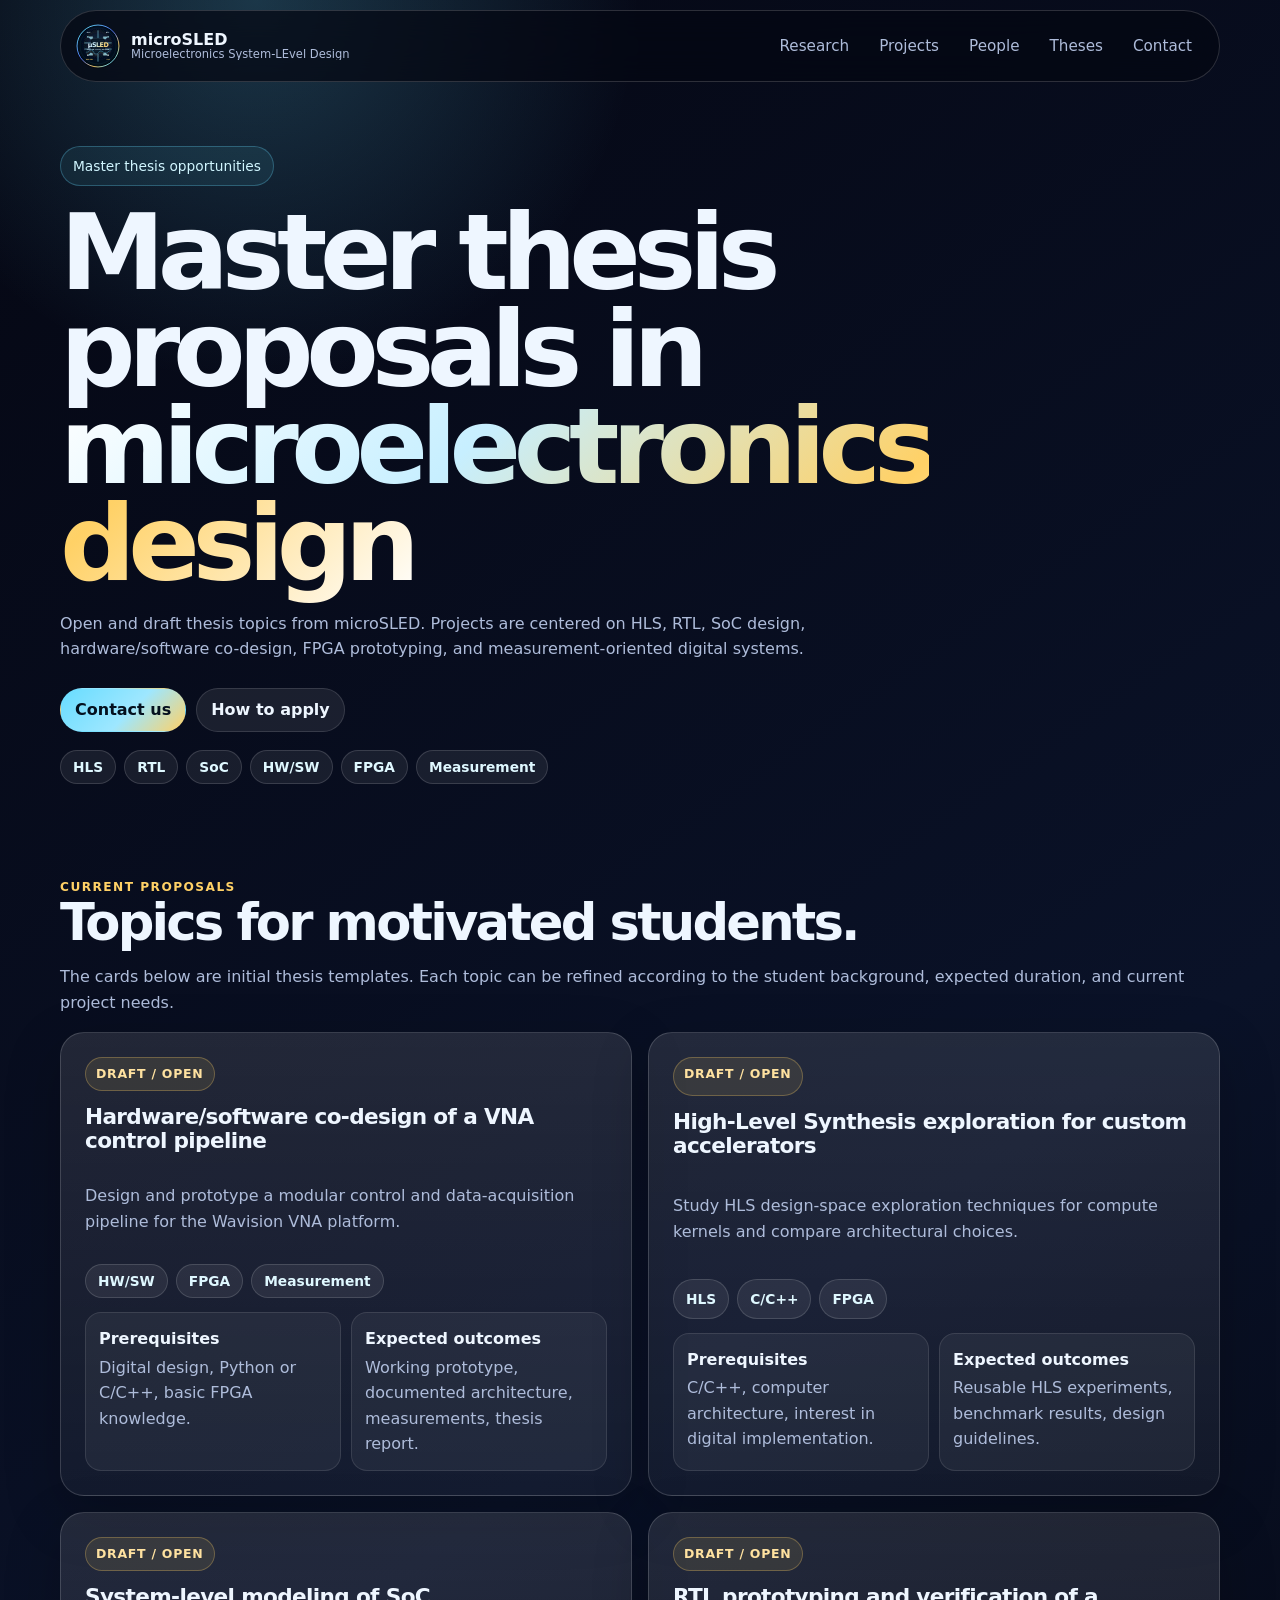
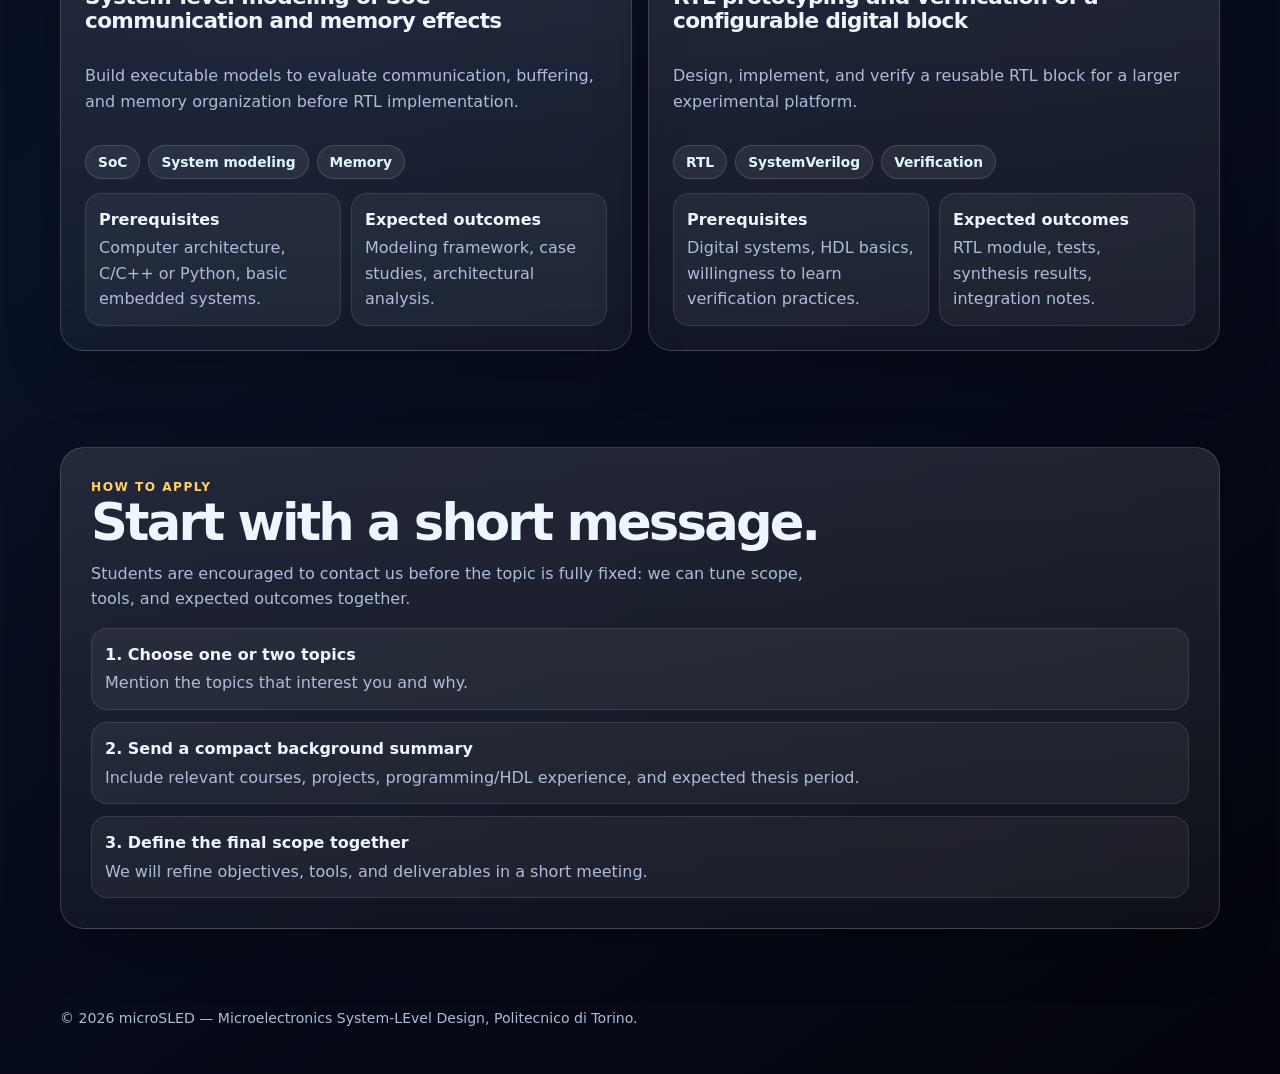
==== theses.html @ 7074fcdd "Add master thesis proposals page" ====
<!doctype html>
<html lang="en">
<head>
  <meta charset="utf-8">
  <meta name="viewport" content="width=device-width, initial-scale=1">
  <meta name="description" content="Master thesis proposals from microSLED — Microelectronics System-LEvel Design at Politecnico di Torino.">
  <title>Master thesis proposals — microSLED</title>
  <style>
    :root{--text:#eef6ff;--muted:#aebcda;--cyan:#67dcff;--gold:#ffd166;--line:rgba(255,255,255,.16)}
    *{box-sizing:border-box}body{margin:0;font-family:Inter,ui-sans-serif,system-ui,-apple-system,BlinkMacSystemFont,"Segoe UI",sans-serif;color:var(--text);background:radial-gradient(circle at 20% 0%,rgba(103,220,255,.22),transparent 24rem),linear-gradient(145deg,#050713,#0a1228 52%,#03040b);line-height:1.6}a{color:inherit;text-decoration:none}.shell{width:min(1120px,calc(100% - 28px));margin:0 auto}header{position:sticky;top:10px;z-index:10;display:flex;align-items:center;justify-content:space-between;gap:12px;margin-top:10px;padding:10px 12px;border:1px solid var(--line);border-radius:22px;background:rgba(5,7,19,.72);backdrop-filter:blur(16px)}.brand{display:flex;align-items:center;gap:10px;min-width:0}.brand img{width:42px;height:42px;border-radius:50%}.brand-text{display:grid;line-height:1.05}.brand-text strong{font-size:1rem}.brand-text span{color:var(--muted);font-size:.72rem;white-space:nowrap;overflow:hidden;text-overflow:ellipsis;max-width:190px}nav{display:none}.nav-pill,.button{display:inline-flex;align-items:center;justify-content:center;min-height:44px;padding:0 14px;border-radius:999px;background:rgba(255,255,255,.08);border:1px solid rgba(255,255,255,.12);font-weight:760}.button.primary{color:#04101e;background:linear-gradient(135deg,var(--cyan),#9ee7ff 55%,var(--gold));border-color:transparent}.hero{padding:48px 0 28px;display:grid;gap:18px}.eyebrow{width:fit-content;padding:8px 12px;border:1px solid rgba(103,220,255,.28);border-radius:999px;background:rgba(103,220,255,.08);color:#d1f6ff;font-size:.86rem}h1{margin:0;font-size:clamp(2.8rem,13vw,6.6rem);line-height:.92;letter-spacing:-.07em;max-width:900px}.accent{background:linear-gradient(135deg,#fff,#c7efff 35%,#ffd166 70%,#fff);-webkit-background-clip:text;background-clip:text;color:transparent}.lead,.section-text,.proposal p,.meta span{color:var(--muted)}.lead{margin:0;max-width:760px;font-size:1rem}.actions{display:grid;grid-template-columns:1fr;gap:10px;margin-top:8px}section{padding:30px 0}.kicker{color:var(--gold);font-weight:840;letter-spacing:.12em;text-transform:uppercase;font-size:.76rem}h2{margin:0 0 12px;font-size:clamp(2rem,9vw,3.2rem);line-height:1;letter-spacing:-.055em}.filters,.tagrow{display:flex;gap:8px;flex-wrap:wrap}.chip,.tag{display:inline-flex;align-items:center;min-height:34px;padding:0 12px;border-radius:999px;border:1px solid rgba(255,255,255,.14);background:rgba(255,255,255,.07);color:#dff8ff;font-size:.86rem;font-weight:760}.cards{display:grid;gap:14px}.proposal,.panel{border:1px solid var(--line);background:linear-gradient(180deg,rgba(255,255,255,.105),rgba(255,255,255,.045));box-shadow:0 18px 55px rgba(0,0,0,.22);border-radius:24px}.proposal{padding:20px;display:grid;gap:14px}.status{width:fit-content;padding:6px 10px;border-radius:999px;background:rgba(255,209,102,.10);color:#ffe2a0;border:1px solid rgba(255,209,102,.28);font-size:.78rem;font-weight:850;text-transform:uppercase;letter-spacing:.06em}h3{margin:0;font-size:1.35rem;line-height:1.12;letter-spacing:-.03em}.meta{display:grid;gap:10px}.meta div,.step{padding:13px;border-radius:16px;background:rgba(255,255,255,.055);border:1px solid rgba(255,255,255,.10)}.meta strong,.step strong{display:block;margin-bottom:3px;color:var(--text)}.panel{padding:22px}.steps{display:grid;gap:12px;margin-top:16px}footer{padding:30px 0 44px;color:var(--muted);font-size:.88rem;text-align:center}@media(min-width:560px){.actions{grid-template-columns:repeat(2,max-content);justify-content:start}.meta{grid-template-columns:repeat(2,1fr)}}@media(min-width:820px){.shell{width:min(1160px,calc(100% - 48px))}header{border-radius:999px;padding:12px 14px}.brand img{width:46px;height:46px}.brand-text span{max-width:none}nav{display:flex;align-items:center;gap:4px;color:var(--muted);font-size:.95rem}nav a{padding:10px 13px;border-radius:999px}nav a:hover{color:var(--text);background:rgba(255,255,255,.08)}.nav-pill{display:none}.hero{padding:74px 0 46px}section{padding:48px 0}.cards{grid-template-columns:repeat(2,1fr);gap:16px}.proposal{padding:24px}.panel{padding:30px}footer{text-align:left}}
  </style>
</head>
<body>
  <header class="shell"><a class="brand" href="index.html#top"><img src="assets/musled-logo.svg" alt="microSLED logo"><span class="brand-text"><strong>microSLED</strong><span>Microelectronics System-LEvel Design</span></span></a><nav><a href="index.html#research">Research</a><a href="index.html#projects">Projects</a><a href="index.html#people">People</a><a href="theses.html">Theses</a><a href="index.html#contact">Contact</a></nav><a class="nav-pill" href="index.html">Home</a></header>
  <main class="shell">
    <section class="hero"><div class="eyebrow">Master thesis opportunities</div><h1>Master thesis proposals in <span class="accent">microelectronics design</span></h1><p class="lead">Open and draft thesis topics from microSLED. Projects are centered on HLS, RTL, SoC design, hardware/software co-design, FPGA prototyping, and measurement-oriented digital systems.</p><div class="actions"><a class="button primary" href="mailto:mario.casu@polito.it">Contact us</a><a class="button" href="#how-to-apply">How to apply</a></div><div class="filters"><span class="chip">HLS</span><span class="chip">RTL</span><span class="chip">SoC</span><span class="chip">HW/SW</span><span class="chip">FPGA</span><span class="chip">Measurement</span></div></section>
    <section><div class="kicker">Current proposals</div><h2>Topics for motivated students.</h2><p class="section-text">The cards below are initial thesis templates. Each topic can be refined according to the student background, expected duration, and current project needs.</p><div class="cards">
      <article class="proposal"><span class="status">Draft / open</span><h3>Hardware/software co-design of a VNA control pipeline</h3><p>Design and prototype a modular control and data-acquisition pipeline for the Wavision VNA platform.</p><div class="tagrow"><span class="tag">HW/SW</span><span class="tag">FPGA</span><span class="tag">Measurement</span></div><div class="meta"><div><strong>Prerequisites</strong><span>Digital design, Python or C/C++, basic FPGA knowledge.</span></div><div><strong>Expected outcomes</strong><span>Working prototype, documented architecture, measurements, thesis report.</span></div></div></article>
      <article class="proposal"><span class="status">Draft / open</span><h3>High-Level Synthesis exploration for custom accelerators</h3><p>Study HLS design-space exploration techniques for compute kernels and compare architectural choices.</p><div class="tagrow"><span class="tag">HLS</span><span class="tag">C/C++</span><span class="tag">FPGA</span></div><div class="meta"><div><strong>Prerequisites</strong><span>C/C++, computer architecture, interest in digital implementation.</span></div><div><strong>Expected outcomes</strong><span>Reusable HLS experiments, benchmark results, design guidelines.</span></div></div></article>
      <article class="proposal"><span class="status">Draft / open</span><h3>System-level modeling of SoC communication and memory effects</h3><p>Build executable models to evaluate communication, buffering, and memory organization before RTL implementation.</p><div class="tagrow"><span class="tag">SoC</span><span class="tag">System modeling</span><span class="tag">Memory</span></div><div class="meta"><div><strong>Prerequisites</strong><span>Computer architecture, C/C++ or Python, basic embedded systems.</span></div><div><strong>Expected outcomes</strong><span>Modeling framework, case studies, architectural analysis.</span></div></div></article>
      <article class="proposal"><span class="status">Draft / open</span><h3>RTL prototyping and verification of a configurable digital block</h3><p>Design, implement, and verify a reusable RTL block for a larger experimental platform.</p><div class="tagrow"><span class="tag">RTL</span><span class="tag">SystemVerilog</span><span class="tag">Verification</span></div><div class="meta"><div><strong>Prerequisites</strong><span>Digital systems, HDL basics, willingness to learn verification practices.</span></div><div><strong>Expected outcomes</strong><span>RTL module, tests, synthesis results, integration notes.</span></div></div></article>
    </div></section>
    <section id="how-to-apply"><div class="panel"><div class="kicker">How to apply</div><h2>Start with a short message.</h2><p class="lead">Students are encouraged to contact us before the topic is fully fixed: we can tune scope, tools, and expected outcomes together.</p><div class="steps"><div class="step"><strong>1. Choose one or two topics</strong><span class="section-text">Mention the topics that interest you and why.</span></div><div class="step"><strong>2. Send a compact background summary</strong><span class="section-text">Include relevant courses, projects, programming/HDL experience, and expected thesis period.</span></div><div class="step"><strong>3. Define the final scope together</strong><span class="section-text">We will refine objectives, tools, and deliverables in a short meeting.</span></div></div></div></section>
  </main>
  <footer class="shell">© <span id="year"></span> microSLED — Microelectronics System-LEvel Design, Politecnico di Torino.</footer><script>document.getElementById('year').textContent=new Date().getFullYear();</script>
</body>
</html>
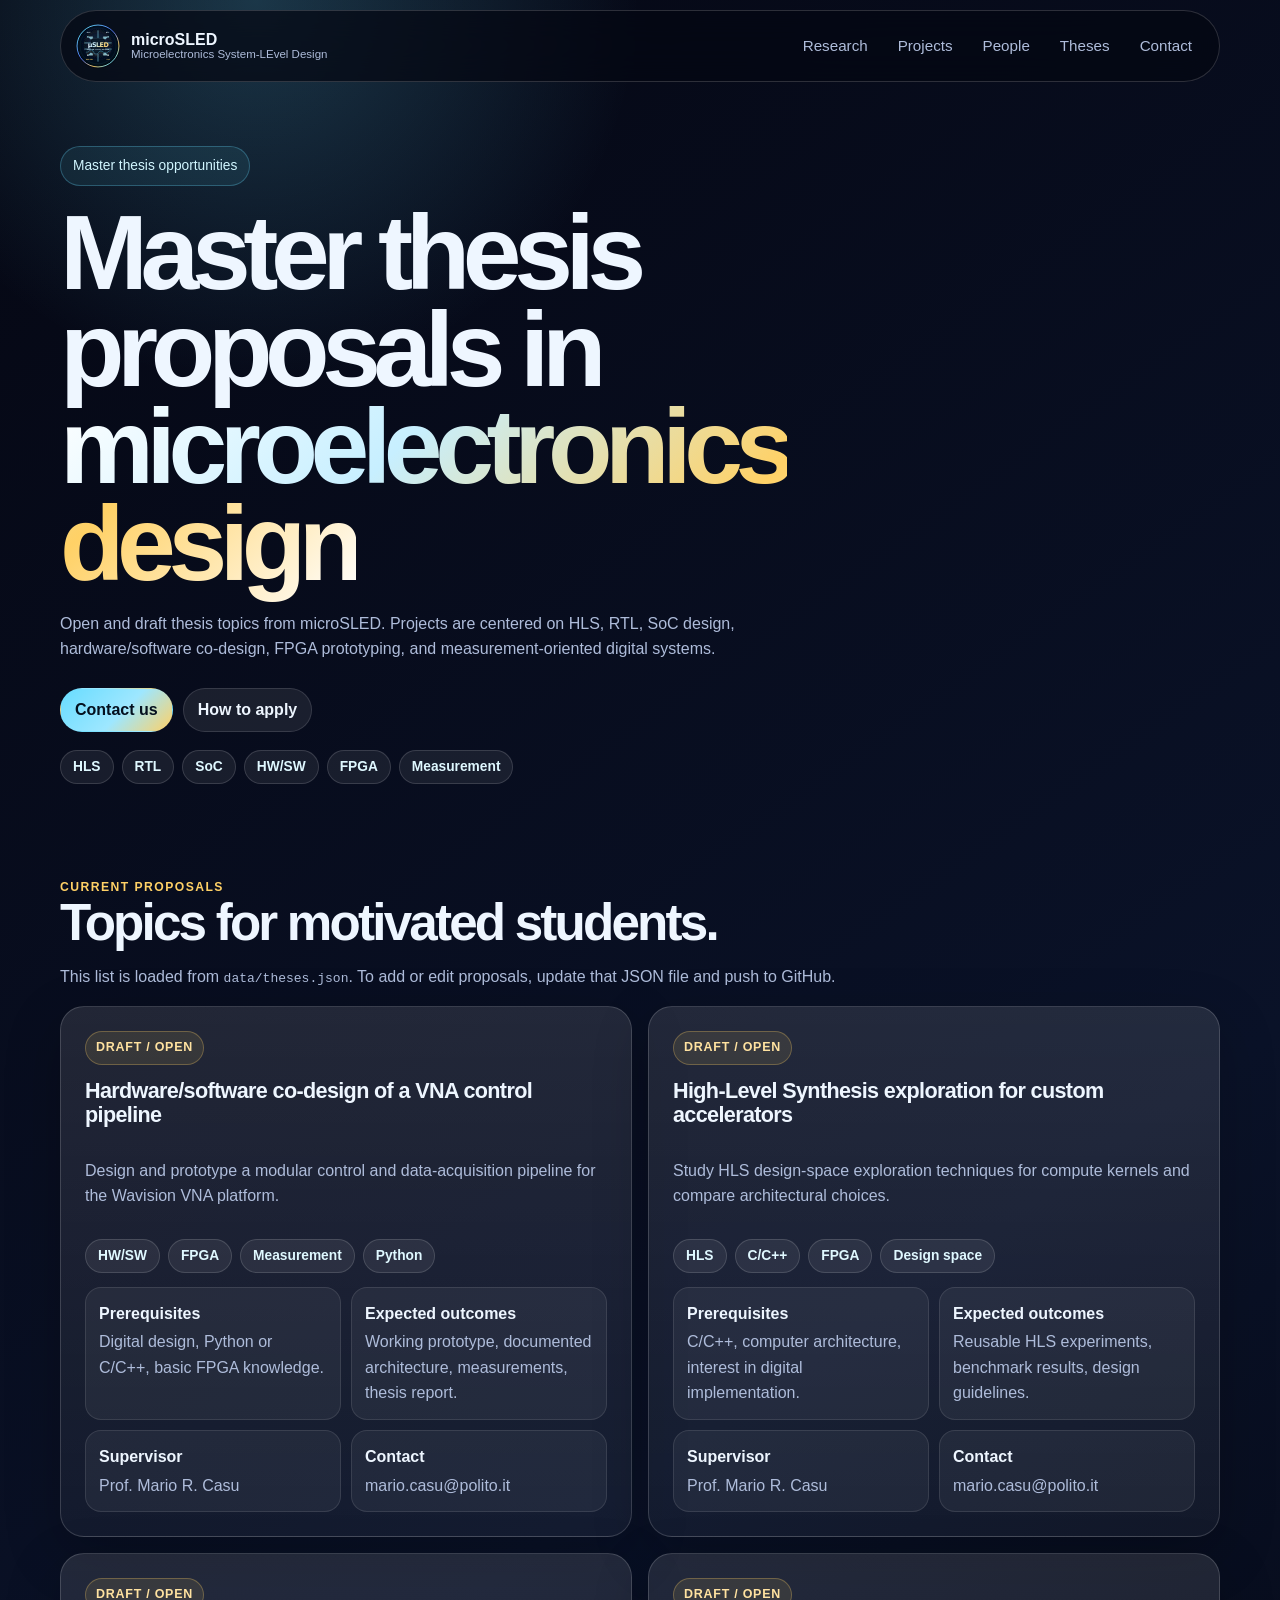
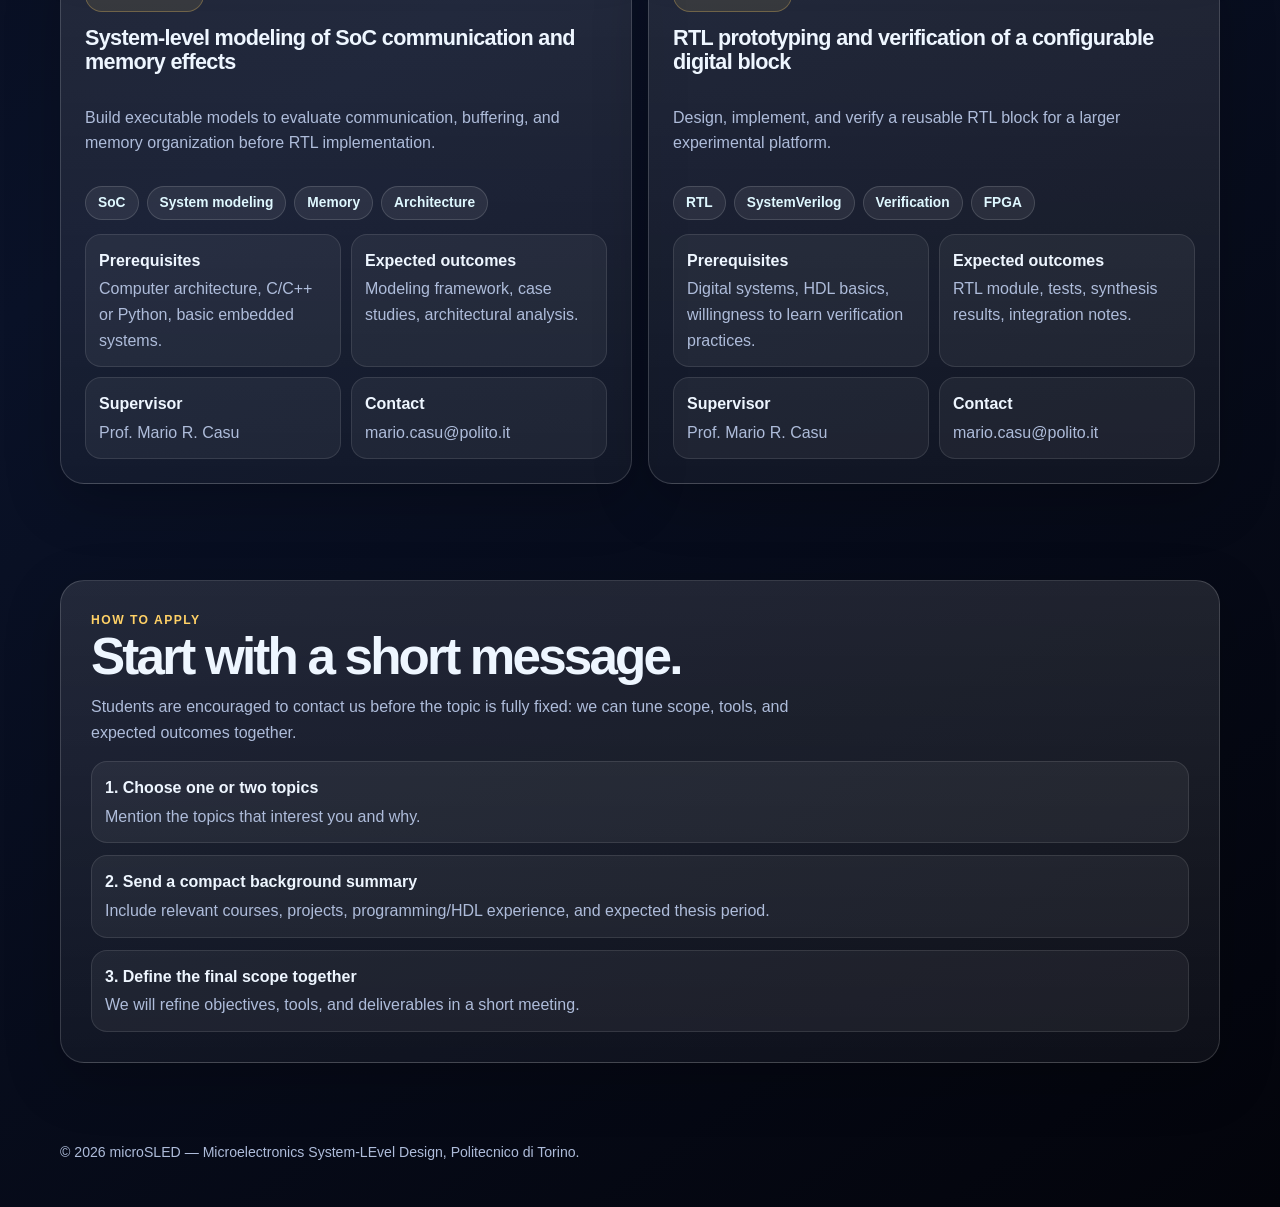
==== commit a6e8ace7: "Update theses page" ====
--- a/theses.html
+++ b/theses.html
@@ -5,23 +5,19 @@
   <meta name="viewport" content="width=device-width, initial-scale=1">
   <meta name="description" content="Master thesis proposals from microSLED — Microelectronics System-LEvel Design at Politecnico di Torino.">
   <title>Master thesis proposals — microSLED</title>
+  <link rel="stylesheet" href="assets/site.css">
   <style>
     :root{--text:#eef6ff;--muted:#aebcda;--cyan:#67dcff;--gold:#ffd166;--line:rgba(255,255,255,.16)}
-    *{box-sizing:border-box}body{margin:0;font-family:Inter,ui-sans-serif,system-ui,-apple-system,BlinkMacSystemFont,"Segoe UI",sans-serif;color:var(--text);background:radial-gradient(circle at 20% 0%,rgba(103,220,255,.22),transparent 24rem),linear-gradient(145deg,#050713,#0a1228 52%,#03040b);line-height:1.6}a{color:inherit;text-decoration:none}.shell{width:min(1120px,calc(100% - 28px));margin:0 auto}header{position:sticky;top:10px;z-index:10;display:flex;align-items:center;justify-content:space-between;gap:12px;margin-top:10px;padding:10px 12px;border:1px solid var(--line);border-radius:22px;background:rgba(5,7,19,.72);backdrop-filter:blur(16px)}.brand{display:flex;align-items:center;gap:10px;min-width:0}.brand img{width:42px;height:42px;border-radius:50%}.brand-text{display:grid;line-height:1.05}.brand-text strong{font-size:1rem}.brand-text span{color:var(--muted);font-size:.72rem;white-space:nowrap;overflow:hidden;text-overflow:ellipsis;max-width:190px}nav{display:none}.nav-pill,.button{display:inline-flex;align-items:center;justify-content:center;min-height:44px;padding:0 14px;border-radius:999px;background:rgba(255,255,255,.08);border:1px solid rgba(255,255,255,.12);font-weight:760}.button.primary{color:#04101e;background:linear-gradient(135deg,var(--cyan),#9ee7ff 55%,var(--gold));border-color:transparent}.hero{padding:48px 0 28px;display:grid;gap:18px}.eyebrow{width:fit-content;padding:8px 12px;border:1px solid rgba(103,220,255,.28);border-radius:999px;background:rgba(103,220,255,.08);color:#d1f6ff;font-size:.86rem}h1{margin:0;font-size:clamp(2.8rem,13vw,6.6rem);line-height:.92;letter-spacing:-.07em;max-width:900px}.accent{background:linear-gradient(135deg,#fff,#c7efff 35%,#ffd166 70%,#fff);-webkit-background-clip:text;background-clip:text;color:transparent}.lead,.section-text,.proposal p,.meta span{color:var(--muted)}.lead{margin:0;max-width:760px;font-size:1rem}.actions{display:grid;grid-template-columns:1fr;gap:10px;margin-top:8px}section{padding:30px 0}.kicker{color:var(--gold);font-weight:840;letter-spacing:.12em;text-transform:uppercase;font-size:.76rem}h2{margin:0 0 12px;font-size:clamp(2rem,9vw,3.2rem);line-height:1;letter-spacing:-.055em}.filters,.tagrow{display:flex;gap:8px;flex-wrap:wrap}.chip,.tag{display:inline-flex;align-items:center;min-height:34px;padding:0 12px;border-radius:999px;border:1px solid rgba(255,255,255,.14);background:rgba(255,255,255,.07);color:#dff8ff;font-size:.86rem;font-weight:760}.cards{display:grid;gap:14px}.proposal,.panel{border:1px solid var(--line);background:linear-gradient(180deg,rgba(255,255,255,.105),rgba(255,255,255,.045));box-shadow:0 18px 55px rgba(0,0,0,.22);border-radius:24px}.proposal{padding:20px;display:grid;gap:14px}.status{width:fit-content;padding:6px 10px;border-radius:999px;background:rgba(255,209,102,.10);color:#ffe2a0;border:1px solid rgba(255,209,102,.28);font-size:.78rem;font-weight:850;text-transform:uppercase;letter-spacing:.06em}h3{margin:0;font-size:1.35rem;line-height:1.12;letter-spacing:-.03em}.meta{display:grid;gap:10px}.meta div,.step{padding:13px;border-radius:16px;background:rgba(255,255,255,.055);border:1px solid rgba(255,255,255,.10)}.meta strong,.step strong{display:block;margin-bottom:3px;color:var(--text)}.panel{padding:22px}.steps{display:grid;gap:12px;margin-top:16px}footer{padding:30px 0 44px;color:var(--muted);font-size:.88rem;text-align:center}@media(min-width:560px){.actions{grid-template-columns:repeat(2,max-content);justify-content:start}.meta{grid-template-columns:repeat(2,1fr)}}@media(min-width:820px){.shell{width:min(1160px,calc(100% - 48px))}header{border-radius:999px;padding:12px 14px}.brand img{width:46px;height:46px}.brand-text span{max-width:none}nav{display:flex;align-items:center;gap:4px;color:var(--muted);font-size:.95rem}nav a{padding:10px 13px;border-radius:999px}nav a:hover{color:var(--text);background:rgba(255,255,255,.08)}.nav-pill{display:none}.hero{padding:74px 0 46px}section{padding:48px 0}.cards{grid-template-columns:repeat(2,1fr);gap:16px}.proposal{padding:24px}.panel{padding:30px}footer{text-align:left}}
+    *{box-sizing:border-box}body{margin:0;font-family:var(--font-main,"Helvetica Neue",Helvetica,Arial,sans-serif);color:var(--text);background:radial-gradient(circle at 20% 0%,rgba(103,220,255,.22),transparent 24rem),linear-gradient(145deg,#050713,#0a1228 52%,#03040b);line-height:1.6}a{color:inherit;text-decoration:none}.shell{width:min(1120px,calc(100% - 28px));margin:0 auto}header{position:sticky;top:10px;z-index:10;display:flex;align-items:center;justify-content:space-between;gap:12px;margin-top:10px;padding:10px 12px;border:1px solid var(--line);border-radius:22px;background:rgba(5,7,19,.72);backdrop-filter:blur(16px)}.brand{display:flex;align-items:center;gap:10px;min-width:0}.brand img{width:42px;height:42px;border-radius:50%}.brand-text{display:grid;line-height:1.05}.brand-text strong{font-size:1rem}.brand-text span{color:var(--muted);font-size:.72rem;white-space:nowrap;overflow:hidden;text-overflow:ellipsis;max-width:190px}nav{display:none}.nav-pill,.button{display:inline-flex;align-items:center;justify-content:center;min-height:44px;padding:0 14px;border-radius:999px;background:rgba(255,255,255,.08);border:1px solid rgba(255,255,255,.12);font-weight:760}.button.primary{color:#04101e;background:linear-gradient(135deg,var(--cyan),#9ee7ff 55%,var(--gold));border-color:transparent}.hero{padding:48px 0 28px;display:grid;gap:18px}.eyebrow{width:fit-content;padding:8px 12px;border:1px solid rgba(103,220,255,.28);border-radius:999px;background:rgba(103,220,255,.08);color:#d1f6ff;font-size:.86rem}h1{margin:0;font-size:clamp(2.8rem,13vw,6.6rem);line-height:.92;letter-spacing:-.07em;max-width:900px}.accent{background:linear-gradient(135deg,#fff,#c7efff 35%,#ffd166 70%,#fff);-webkit-background-clip:text;background-clip:text;color:transparent}.lead,.section-text,.proposal p,.meta span{color:var(--muted)}.lead{margin:0;max-width:760px;font-size:1rem}.actions{display:grid;grid-template-columns:1fr;gap:10px;margin-top:8px}section{padding:30px 0}.kicker{color:var(--gold);font-weight:840;letter-spacing:.12em;text-transform:uppercase;font-size:.76rem}h2{margin:0 0 12px;font-size:clamp(2rem,9vw,3.2rem);line-height:1;letter-spacing:-.055em}.filters,.tagrow{display:flex;gap:8px;flex-wrap:wrap}.chip,.tag{display:inline-flex;align-items:center;min-height:34px;padding:0 12px;border-radius:999px;border:1px solid rgba(255,255,255,.14);background:rgba(255,255,255,.07);color:#dff8ff;font-size:.86rem;font-weight:760}.cards{display:grid;gap:14px}.proposal,.panel{border:1px solid var(--line);background:linear-gradient(180deg,rgba(255,255,255,.105),rgba(255,255,255,.045));box-shadow:0 18px 55px rgba(0,0,0,.22);border-radius:24px}.proposal{padding:20px;display:grid;gap:14px}.status{width:fit-content;padding:6px 10px;border-radius:999px;background:rgba(255,209,102,.10);color:#ffe2a0;border:1px solid rgba(255,209,102,.28);font-size:.78rem;font-weight:850;text-transform:uppercase;letter-spacing:.06em}h3{margin:0;font-size:1.35rem;line-height:1.12;letter-spacing:-.03em}.meta{display:grid;gap:10px}.meta div,.step{padding:13px;border-radius:16px;background:rgba(255,255,255,.055);border:1px solid rgba(255,255,255,.10)}.meta strong,.step strong{display:block;margin-bottom:3px;color:var(--text)}.panel{padding:22px}.steps{display:grid;gap:12px;margin-top:16px}footer{padding:30px 0 44px;color:var(--muted);font-size:.88rem;text-align:center}@media(min-width:560px){.actions{grid-template-columns:repeat(2,max-content);justify-content:start}.meta{grid-template-columns:repeat(2,1fr)}}@media(min-width:820px){.shell{width:min(1160px,calc(100% - 48px))}header{border-radius:999px;padding:12px 14px}.brand img{width:46px;height:46px}.brand-text span{max-width:none}nav{display:flex;align-items:center;gap:4px;color:var(--muted);font-size:.95rem}nav a{padding:10px 13px;border-radius:999px}nav a:hover{color:var(--text);background:rgba(255,255,255,.08)}.nav-pill{display:none}.hero{padding:74px 0 46px}section{padding:48px 0}.cards{grid-template-columns:repeat(2,1fr);gap:16px}.proposal{padding:24px}.panel{padding:30px}footer{text-align:left}}
   </style>
 </head>
 <body>
   <header class="shell"><a class="brand" href="index.html#top"><img src="assets/musled-logo.svg" alt="microSLED logo"><span class="brand-text"><strong>microSLED</strong><span>Microelectronics System-LEvel Design</span></span></a><nav><a href="index.html#research">Research</a><a href="index.html#projects">Projects</a><a href="index.html#people">People</a><a href="theses.html">Theses</a><a href="index.html#contact">Contact</a></nav><a class="nav-pill" href="index.html">Home</a></header>
   <main class="shell">
     <section class="hero"><div class="eyebrow">Master thesis opportunities</div><h1>Master thesis proposals in <span class="accent">microelectronics design</span></h1><p class="lead">Open and draft thesis topics from microSLED. Projects are centered on HLS, RTL, SoC design, hardware/software co-design, FPGA prototyping, and measurement-oriented digital systems.</p><div class="actions"><a class="button primary" href="mailto:mario.casu@polito.it">Contact us</a><a class="button" href="#how-to-apply">How to apply</a></div><div class="filters"><span class="chip">HLS</span><span class="chip">RTL</span><span class="chip">SoC</span><span class="chip">HW/SW</span><span class="chip">FPGA</span><span class="chip">Measurement</span></div></section>
-    <section><div class="kicker">Current proposals</div><h2>Topics for motivated students.</h2><p class="section-text">The cards below are initial thesis templates. Each topic can be refined according to the student background, expected duration, and current project needs.</p><div class="cards">
-      <article class="proposal"><span class="status">Draft / open</span><h3>Hardware/software co-design of a VNA control pipeline</h3><p>Design and prototype a modular control and data-acquisition pipeline for the Wavision VNA platform.</p><div class="tagrow"><span class="tag">HW/SW</span><span class="tag">FPGA</span><span class="tag">Measurement</span></div><div class="meta"><div><strong>Prerequisites</strong><span>Digital design, Python or C/C++, basic FPGA knowledge.</span></div><div><strong>Expected outcomes</strong><span>Working prototype, documented architecture, measurements, thesis report.</span></div></div></article>
-      <article class="proposal"><span class="status">Draft / open</span><h3>High-Level Synthesis exploration for custom accelerators</h3><p>Study HLS design-space exploration techniques for compute kernels and compare architectural choices.</p><div class="tagrow"><span class="tag">HLS</span><span class="tag">C/C++</span><span class="tag">FPGA</span></div><div class="meta"><div><strong>Prerequisites</strong><span>C/C++, computer architecture, interest in digital implementation.</span></div><div><strong>Expected outcomes</strong><span>Reusable HLS experiments, benchmark results, design guidelines.</span></div></div></article>
-      <article class="proposal"><span class="status">Draft / open</span><h3>System-level modeling of SoC communication and memory effects</h3><p>Build executable models to evaluate communication, buffering, and memory organization before RTL implementation.</p><div class="tagrow"><span class="tag">SoC</span><span class="tag">System modeling</span><span class="tag">Memory</span></div><div class="meta"><div><strong>Prerequisites</strong><span>Computer architecture, C/C++ or Python, basic embedded systems.</span></div><div><strong>Expected outcomes</strong><span>Modeling framework, case studies, architectural analysis.</span></div></div></article>
-      <article class="proposal"><span class="status">Draft / open</span><h3>RTL prototyping and verification of a configurable digital block</h3><p>Design, implement, and verify a reusable RTL block for a larger experimental platform.</p><div class="tagrow"><span class="tag">RTL</span><span class="tag">SystemVerilog</span><span class="tag">Verification</span></div><div class="meta"><div><strong>Prerequisites</strong><span>Digital systems, HDL basics, willingness to learn verification practices.</span></div><div><strong>Expected outcomes</strong><span>RTL module, tests, synthesis results, integration notes.</span></div></div></article>
-    </div></section>
+    <section><div class="kicker">Current proposals</div><h2>Topics for motivated students.</h2><p class="section-text">This list is loaded from <code>data/theses.json</code>. To add or edit proposals, update that JSON file and push to GitHub.</p><div class="cards" data-theses-list><article class="proposal"><h3>Loading thesis proposals...</h3><p>Please wait while the proposal list is loaded.</p></article></div></section>
     <section id="how-to-apply"><div class="panel"><div class="kicker">How to apply</div><h2>Start with a short message.</h2><p class="lead">Students are encouraged to contact us before the topic is fully fixed: we can tune scope, tools, and expected outcomes together.</p><div class="steps"><div class="step"><strong>1. Choose one or two topics</strong><span class="section-text">Mention the topics that interest you and why.</span></div><div class="step"><strong>2. Send a compact background summary</strong><span class="section-text">Include relevant courses, projects, programming/HDL experience, and expected thesis period.</span></div><div class="step"><strong>3. Define the final scope together</strong><span class="section-text">We will refine objectives, tools, and deliverables in a short meeting.</span></div></div></div></section>
   </main>
-  <footer class="shell">© <span id="year"></span> microSLED — Microelectronics System-LEvel Design, Politecnico di Torino.</footer><script>document.getElementById('year').textContent=new Date().getFullYear();</script>
+  <footer class="shell">© <span id="year"></span> microSLED — Microelectronics System-LEvel Design, Politecnico di Torino.</footer><script>document.getElementById('year').textContent=new Date().getFullYear();</script><script src="assets/theses.js"></script>
 </body>
 </html>
--- a/assets/site.css
+++ b/assets/site.css
@@ -0,0 +1,4 @@
+/* Shared μSLED site styles. Planned consolidation point. */
+:root {
+  --font-main: "Helvetica Neue", Helvetica, Arial, sans-serif;
+}
